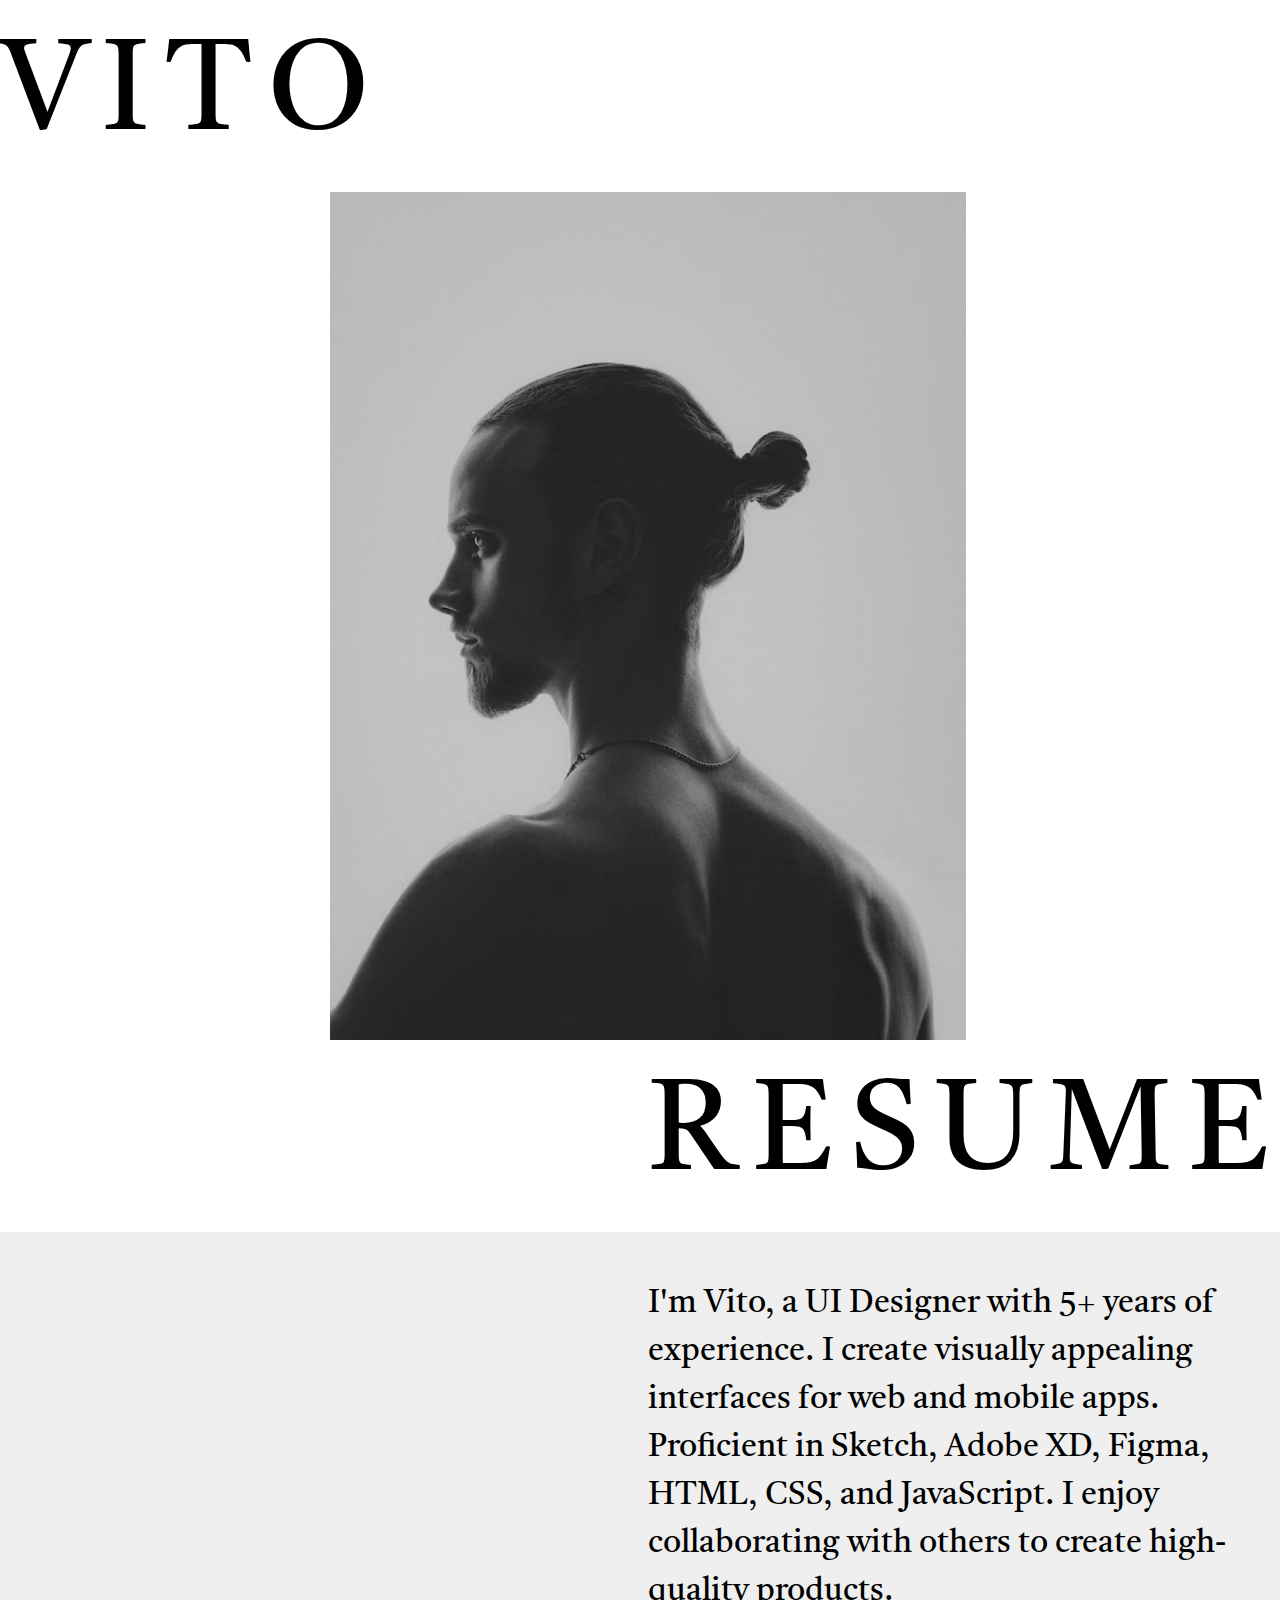
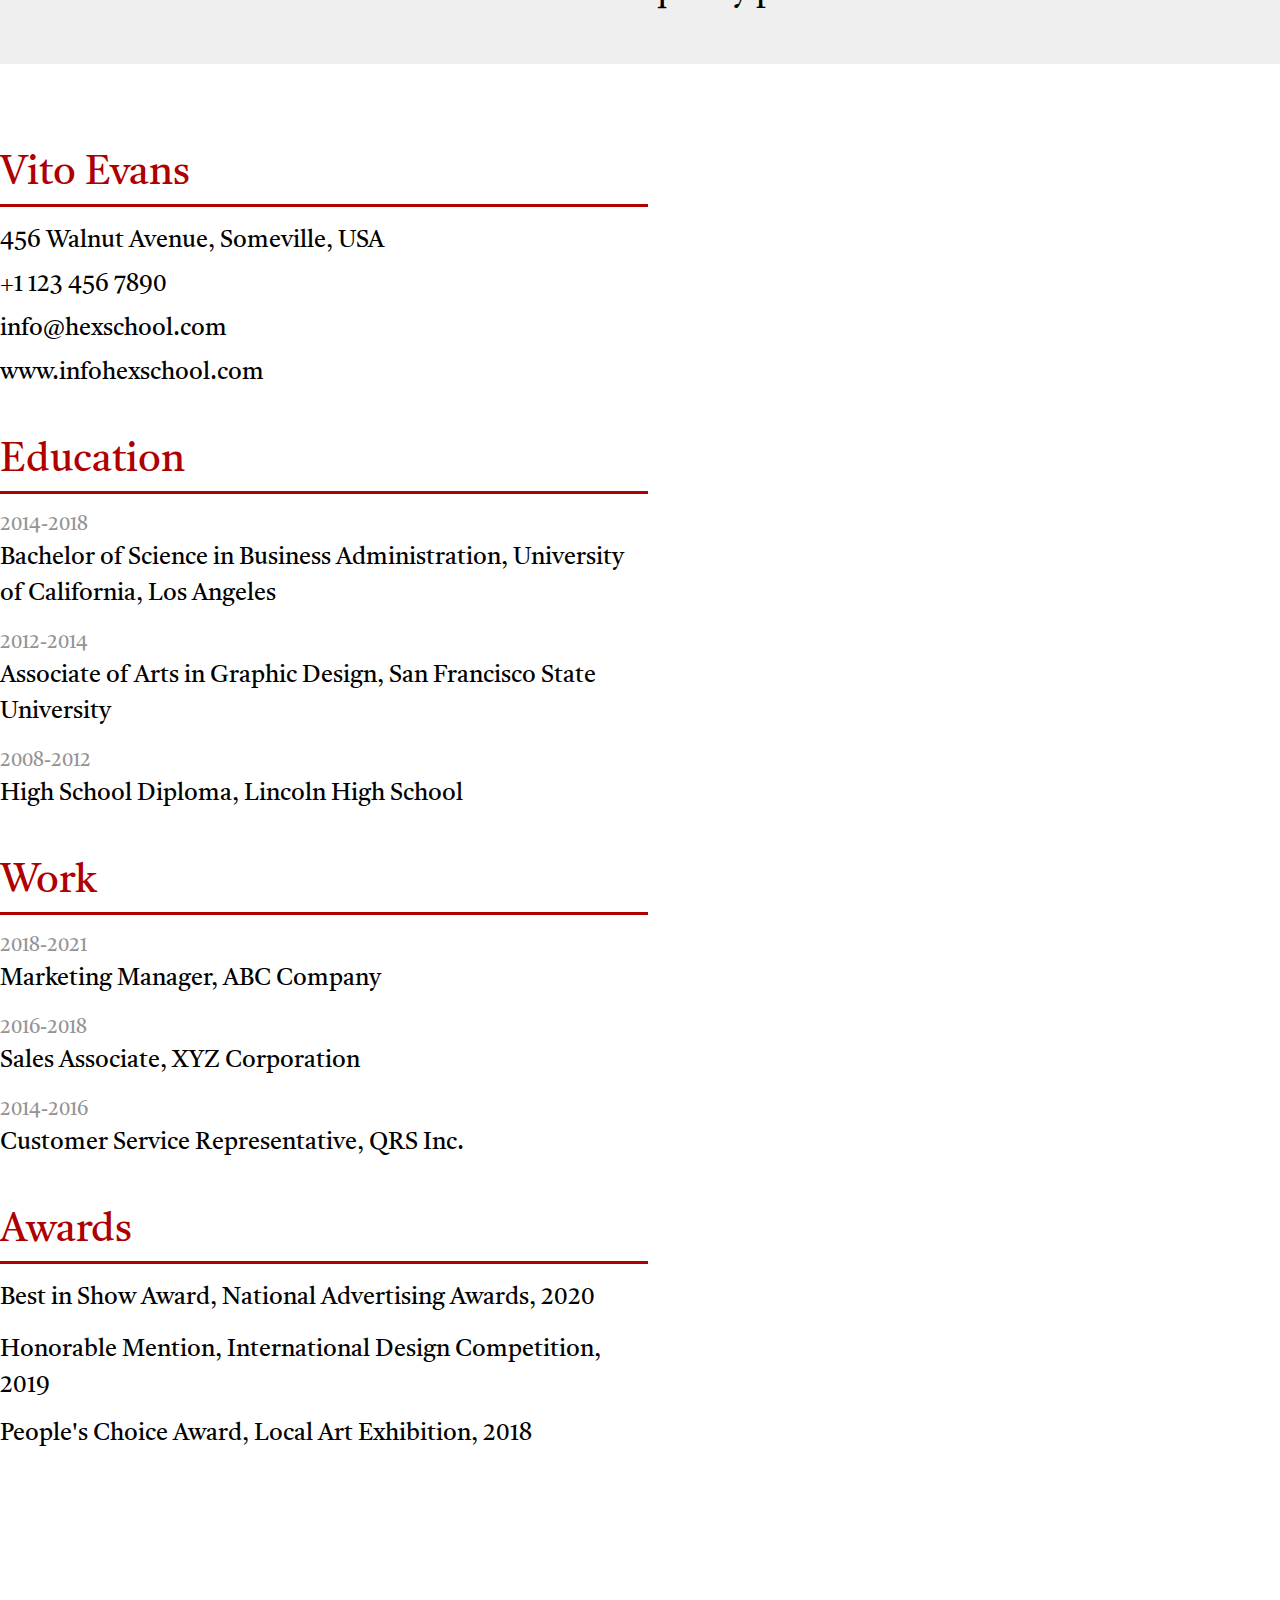
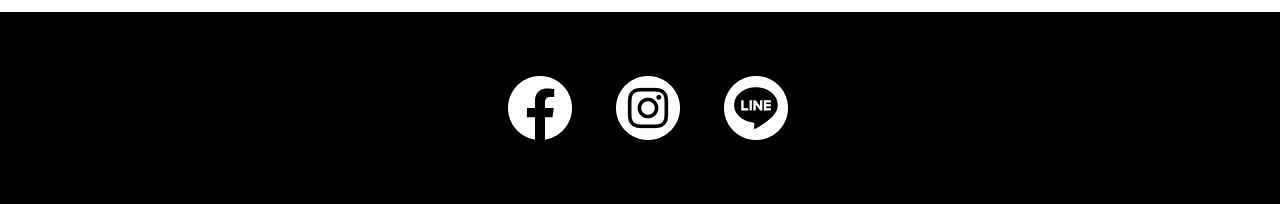
==== week1/index.html @ 55494d9e "week1並入" ====
<!DOCTYPE html>
<html lang="en">
<head>
    <meta charset="UTF-8">
    <meta name="viewport" content="width=device-width, initial-scale=1.0">
    <title>Document</title>
    <link rel="stylesheet" href="style.css">
</head>
<body>
    <!-- <header class="header">
        <div class="container">

        </div>
    </header> -->
    
    <div class="banner">
        <div class="container">
            <h1 class="banner-title">VITO</h1>
            <img class="banner-img" src="img/vito.png" alt="">
            <h2 class="banner-title w-50 ml-auto">RESUME</h1>
        </div>
    </div>
    <div class="desc mb-20">
        <div class="container">
            <p class="w-50 ml-auto">I'm Vito, a UI Designer with 5+ years of experience. I create visually appealing interfaces for web and mobile apps. Proficient in Sketch, Adobe XD, Figma, HTML, CSS, and JavaScript. I enjoy collaborating with others to create high-quality products.</p>
        </div>
    </div>
    <div class="about">
        <div class="container">
            <ul class="w-50">
                <li>
                    <ul>
                        <h3 class="about-item-title mb-4">Vito Evans</h3>
                        <li class="mb-2">
                            <a href="#">456 Walnut Avenue, Someville, USA</a>
                        </li>
                        <li class="mb-2">
                            <a href="#">+1 123 456 7890</a>
                        </li>
                        <li class="mb-2">
                            <a href="#">info@hexschool.com</a>
                        </li>
                        <li class="mb-10">
                            <a href="#">www.infohexschool.com</a>
                        </li>
                    </ul>
                </li>
                <li>
                    <ul>
                        <h3 class="about-item-title mb-4">Education</h3>
                        <li class="mb-4">
                            <p class="about-item-year">2014-2018</p>
                            <a href="#">Bachelor of Science in Business Administration, University of California, Los Angeles</a>
                        </li>
                        <li class="mb-4">
                            <p class="about-item-year">2012-2014 </p>
                            <a href="#">Associate of Arts in Graphic Design, San Francisco State University</a>
                        </li>
                        <li class="mb-10">
                            <p class="about-item-year">2008-2012 </p>
                            <a href="#">High School Diploma, Lincoln High School</a>
                        </li>
                    </ul>
                </li>
                <li>
                    <ul>
                        <h3 class="about-item-title mb-4">Work</h3>
                        <li class="mb-4">
                            <p class="about-item-year">2018-2021</p>
                            <a href="#">Marketing Manager, ABC Company</a>
                        </li>
                        <li class="mb-4">
                            <p class="about-item-year">2016-2018</p>
                            <a href="#">Sales Associate, XYZ Corporation</a>
                        </li>
                        <li class="mb-10">
                            <p class="about-item-year">2014-2016</p>
                            <a href="#">Customer Service Representative, QRS Inc.</a>
                        </li>
                        
                    </ul>
                </li>
                <li>
                    <ul>
                        <h3 class="about-item-title mb-4">Awards</h3>
                        <li class="mb-4">
                            <a href="#">Best in Show Award, National Advertising Awards, 2020</a>
                        </li>
                        <li class="mb-3">
                            <a href="#">Honorable Mention, International Design Competition, 2019</a>
                        </li>
                        <li class="mb-40">
                            <a href="#">People's Choice Award, Local Art Exhibition, 2018</a>
                        </li>
                    </ul>
                </li>
            </ul>
        </div>
    </div>



    <footer class="footer">
        <div class="container">
            <ul class="social-list">
                <li class="mr-10">
                    <a href="#"><img src="img/fb.png" alt=""></a>
                </li>
                <li class="mr-10">
                    <a href="#"><img src="img/instagram.png" alt=""></a>
                </li>
                <li>
                    <a href="#"><img src="img/line.png" alt=""></a>
                </li>
            </ul>
           
            
            
        </div>
    </footer>
</body>
</html>
---- week1/style.css ----
@import url('https://fonts.googleapis.com/css2?family=Castoro:ital@0;1&display=swap');

/* http://meyerweb.com/eric/tools/css/reset/ 
   v2.0 | 20110126
   License: none (public domain)
*/

html, body, div, span, applet, object, iframe,
h1, h2, h3, h4, h5, h6, p, blockquote, pre,
a, abbr, acronym, address, big, cite, code,
del, dfn, em, img, ins, kbd, q, s, samp,
small, strike, strong, sub, sup, tt, var,
b, u, i, center,
dl, dt, dd, ol, ul, li,
fieldset, form, label, legend,
table, caption, tbody, tfoot, thead, tr, th, td,
article, aside, canvas, details, embed, 
figure, figcaption, footer, header, hgroup, 
menu, nav, output, ruby, section, summary,
time, mark, audio, video {
	margin: 0;
	padding: 0;
	border: 0;
	font-size: 100%;
	font: inherit;
	vertical-align: baseline;
}
/* HTML5 display-role reset for older browsers */
article, aside, details, figcaption, figure, 
footer, header, hgroup, menu, nav, section {
	display: block;
}
body {
	line-height: 1;
}
ol, ul {
	list-style: none;
}
blockquote, q {
	quotes: none;
}
blockquote:before, blockquote:after,
q:before, q:after {
	content: '';
	content: none;
}
table {
	border-collapse: collapse;
	border-spacing: 0;
}


/* base */
body{
    font-family: Castoro;
    line-height: 1.5;
}

*,
*::before,
*::after {
    box-sizing: border-box;
	/* outline: solid 1px; */
}

a{
	display: inline-block;
    text-decoration: none;
	color: #000000;
}

img{
    max-width: 100%;
    margin: 0 auto;
	vertical-align: middle;
}

/* layout*/

/* component */

/* page */
.banner-title{
    font-size: 128px;
    letter-spacing: 0.12em;
}

.banner-img{
    display: block;
    margin: 0 auto;
}

.desc{
    background: #EFEFEF;
    font-size: 32px;
    padding: 48px 0;
}

.about{
    font-size: 24px;
}

.about-item-title{
    font-size: 40px;
    color: #AE0000;
    border-bottom: 3px solid #AE0000;
}

.about-item-year{
    font-size: 20px;
    color: #949494;
}

.footer{
    background: #000; 
}

.social-list{
    padding: 64px 0;/* padding、margin 第一個是上下px、第2個是左右 */
    text-align: center;
}
.social-list li{
    display: inline-block;
}



/* utils */
.container{
    width: 1296px; /* 計算方法: columns 12*86(width) +gutter 11*24 = 1032 + 264 = 1296 */
    margin: 0 auto;
}

.w-50{
    width: 50%;
}

.mb-2{
    margin-bottom: 8px;
}

.mb-3{
    margin-bottom: 12px;
}

.mb-4{
    margin-bottom: 16px;
}

.mb-10{
    margin-bottom: 40px;
}

.mb-20{
    margin-bottom: 80px;
}

.mb-40{
    margin-bottom: 160px;
}

.mr-10{
    margin-right: 40px;
}

.ml-auto{
    margin-left: auto;
}
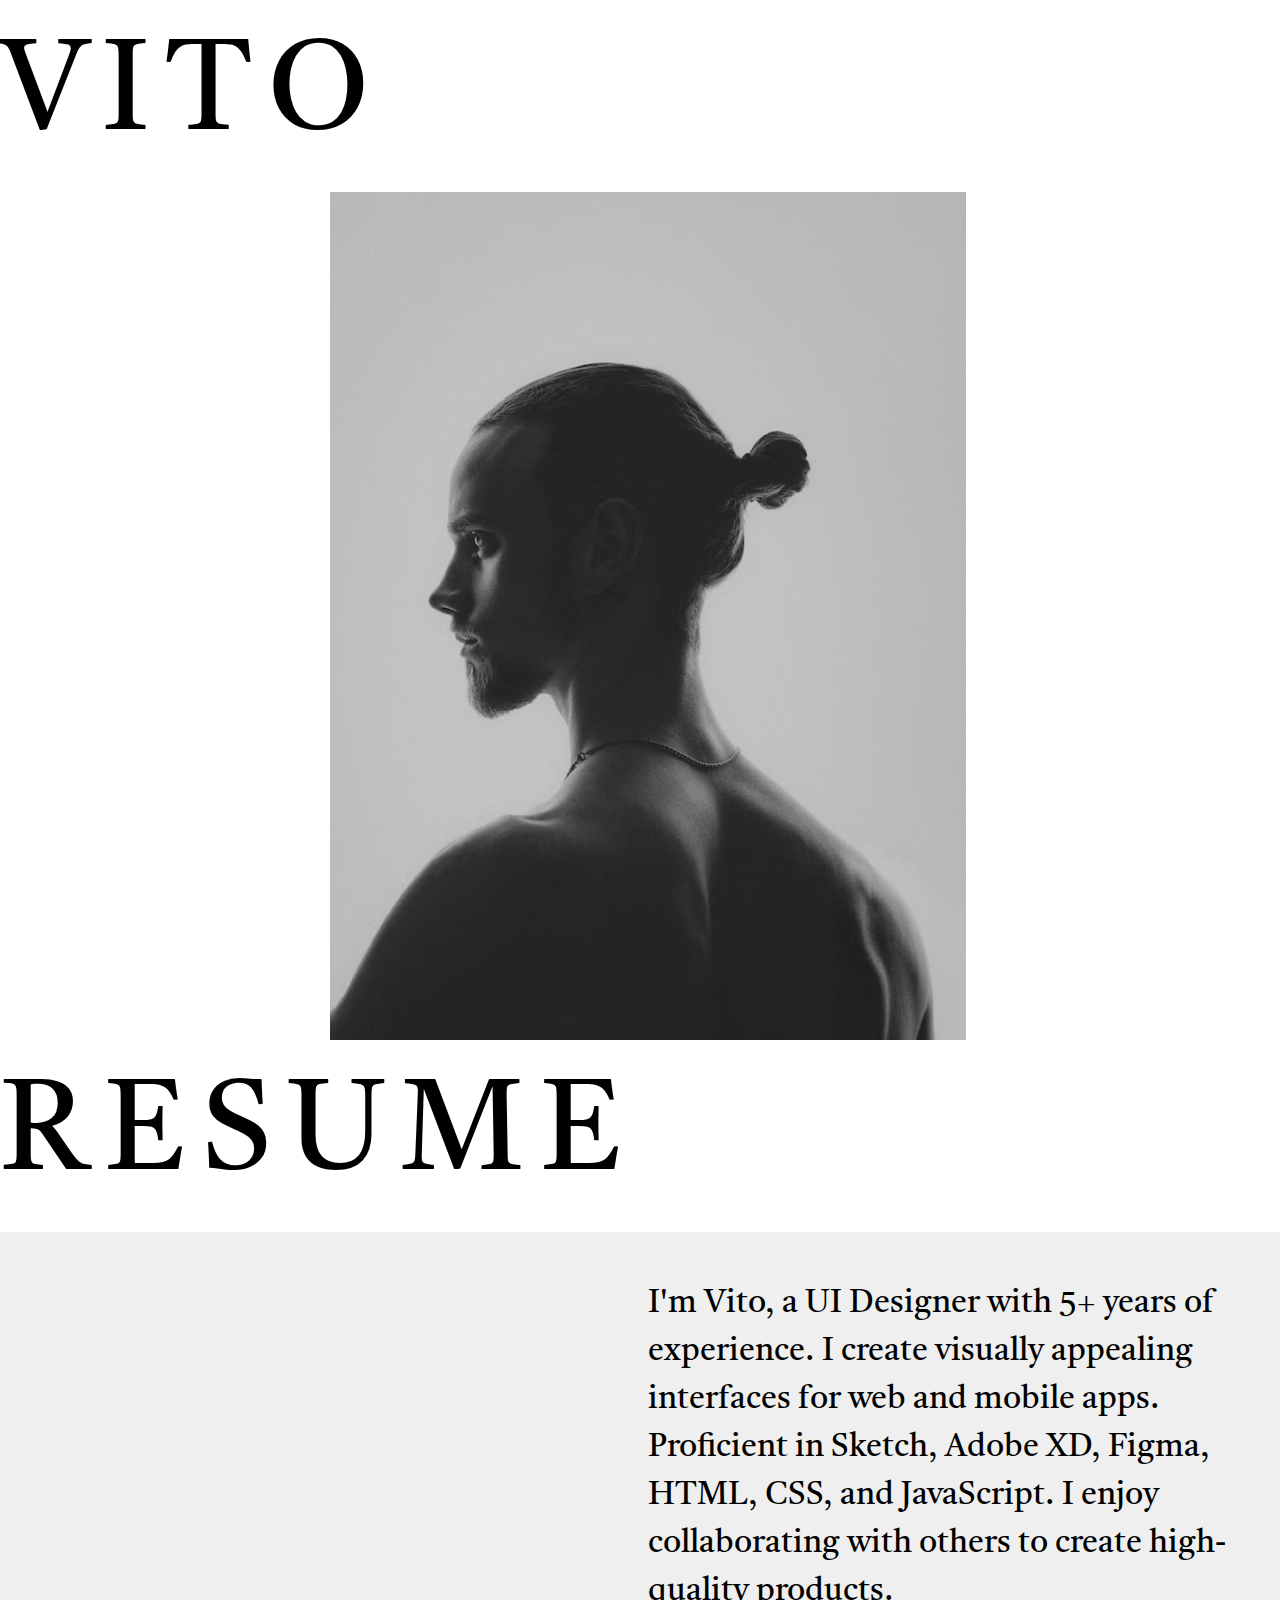
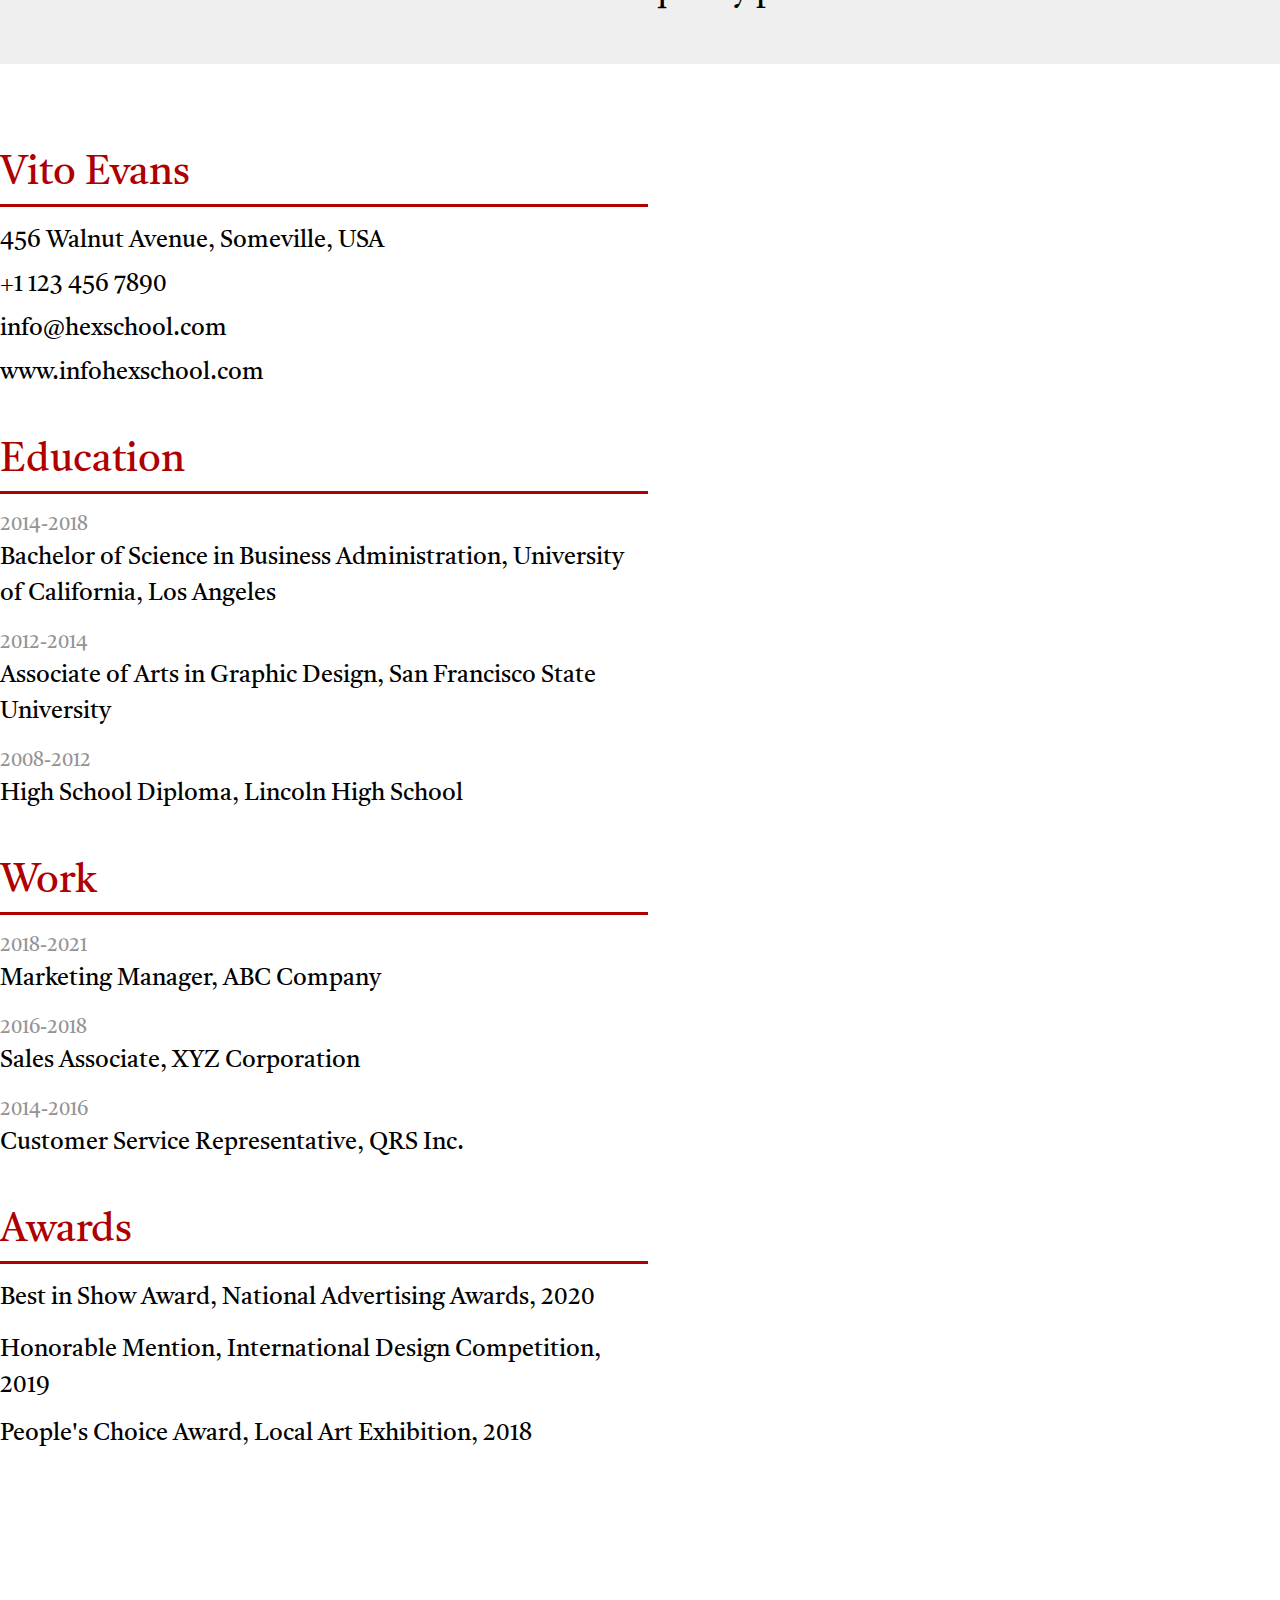
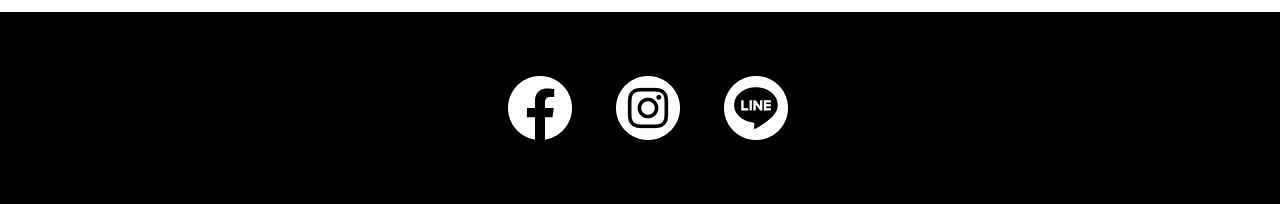
==== commit 4b7ee688: "week2調整+week1 kata調整併入" ====
--- a/week1/index.html
+++ b/week1/index.html
@@ -7,22 +7,17 @@
     <link rel="stylesheet" href="style.css">
 </head>
 <body>
-    <!-- <header class="header">
-        <div class="container">
-
-        </div>
-    </header> -->
-    
     <div class="banner">
         <div class="container">
-            <h1 class="banner-title">VITO</h1>
+            <h1 class="banner-title mt-40">VITO</h1>
             <img class="banner-img" src="img/vito.png" alt="">
-            <h2 class="banner-title w-50 ml-auto">RESUME</h1>
+            <h2 class="banner-title text-right">RESUME</h1>
+            <!-- <h2 class="banner-title w-50 ml-auto">RESUME</h1> -->
         </div>
     </div>
     <div class="desc mb-20">
         <div class="container">
-            <p class="w-50 ml-auto">I'm Vito, a UI Designer with 5+ years of experience. I create visually appealing interfaces for web and mobile apps. Proficient in Sketch, Adobe XD, Figma, HTML, CSS, and JavaScript. I enjoy collaborating with others to create high-quality products.</p>
+            <p class="w-50 ml-auto pl-3">I'm Vito, a UI Designer with 5+ years of experience. I create visually appealing interfaces for web and mobile apps. Proficient in Sketch, Adobe XD, Figma, HTML, CSS, and JavaScript. I enjoy collaborating with others to create high-quality products.</p>
         </div>
     </div>
     <div class="about">
@@ -32,7 +27,7 @@
                     <ul>
                         <h3 class="about-item-title mb-4">Vito Evans</h3>
                         <li class="mb-2">
-                            <a href="#">456 Walnut Avenue, Someville, USA</a>
+                            456 Walnut Avenue, Someville, USA
                         </li>
                         <li class="mb-2">
                             <a href="#">+1 123 456 7890</a>
@@ -50,15 +45,15 @@
                         <h3 class="about-item-title mb-4">Education</h3>
                         <li class="mb-4">
                             <p class="about-item-year">2014-2018</p>
-                            <a href="#">Bachelor of Science in Business Administration, University of California, Los Angeles</a>
+                            Bachelor of Science in Business Administration, University of California, Los Angeles
                         </li>
                         <li class="mb-4">
                             <p class="about-item-year">2012-2014 </p>
-                            <a href="#">Associate of Arts in Graphic Design, San Francisco State University</a>
+                            Associate of Arts in Graphic Design, San Francisco State University
                         </li>
                         <li class="mb-10">
                             <p class="about-item-year">2008-2012 </p>
-                            <a href="#">High School Diploma, Lincoln High School</a>
+                            High School Diploma, Lincoln High School
                         </li>
                     </ul>
                 </li>
@@ -67,40 +62,37 @@
                         <h3 class="about-item-title mb-4">Work</h3>
                         <li class="mb-4">
                             <p class="about-item-year">2018-2021</p>
-                            <a href="#">Marketing Manager, ABC Company</a>
+                            Marketing Manager, ABC Company
                         </li>
                         <li class="mb-4">
                             <p class="about-item-year">2016-2018</p>
-                            <a href="#">Sales Associate, XYZ Corporation</a>
+                            Sales Associate, XYZ Corporation
                         </li>
                         <li class="mb-10">
                             <p class="about-item-year">2014-2016</p>
-                            <a href="#">Customer Service Representative, QRS Inc.</a>
+                            Customer Service Representative, QRS Inc.
                         </li>
                         
                     </ul>
                 </li>
                 <li>
-                    <ul>
+                    <ul class="mb-40">
                         <h3 class="about-item-title mb-4">Awards</h3>
                         <li class="mb-4">
-                            <a href="#">Best in Show Award, National Advertising Awards, 2020</a>
+                            Best in Show Award, National Advertising Awards, 2020
                         </li>
                         <li class="mb-3">
-                            <a href="#">Honorable Mention, International Design Competition, 2019</a>
+                            Honorable Mention, International Design Competition, 2019
                         </li>
-                        <li class="mb-40">
-                            <a href="#">People's Choice Award, Local Art Exhibition, 2018</a>
+                        <li>
+                            People's Choice Award, Local Art Exhibition, 2018
                         </li>
                     </ul>
                 </li>
             </ul>
         </div>
     </div>
-
-
-
-    <footer class="footer">
+    <div class="footer">
         <div class="container">
             <ul class="social-list">
                 <li class="mr-10">
@@ -113,10 +105,7 @@
                     <a href="#"><img src="img/line.png" alt=""></a>
                 </li>
             </ul>
-           
-            
-            
         </div>
-    </footer>
+    </div>
 </body>
 </html>